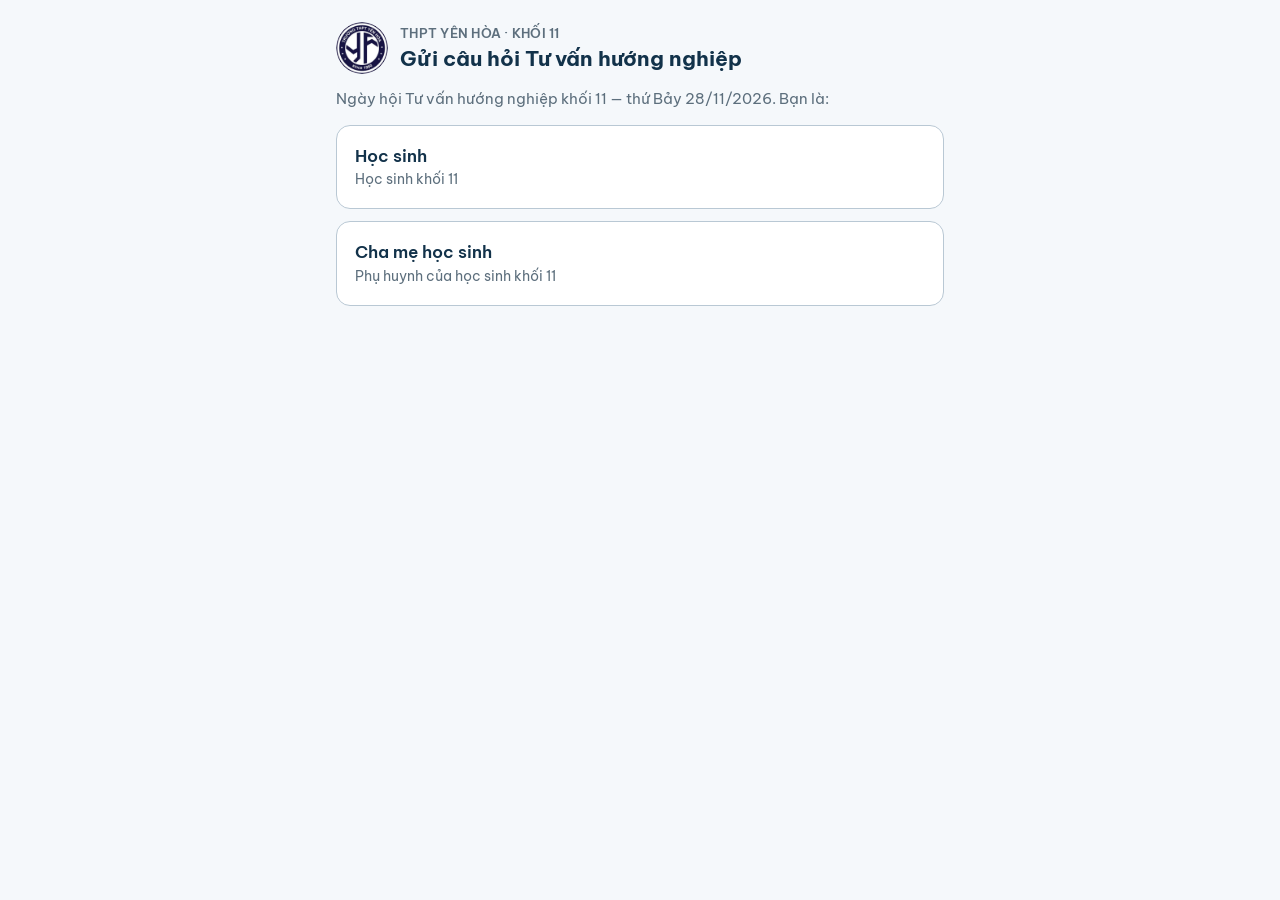
==== huong-nghiep/index.html @ 6eb3fdf3 "Trang gửi câu hỏi Tư vấn hướng nghiệp K11 (học sinh / cha mẹ học sinh): chọn đối tượng + lớp, gõ / n" ====
<!doctype html>
<html lang="vi">
<head>
<meta charset="utf-8">
<meta name="viewport" content="width=device-width,initial-scale=1">
<title>Tư vấn hướng nghiệp K11 · THPT Yên Hòa</title>
<meta name="theme-color" content="#1f5f8b">
<link rel="icon" href="../img/favicon.png">
<link href="https://fonts.googleapis.com/css2?family=Be+Vietnam+Pro:wght@400;600;700&display=swap" rel="stylesheet">
<link rel="stylesheet" href="hn.css?v=1">
</head>
<body>
<div class="wrap">
<header class="top"><img src="../img/logo-yenhoa.webp" alt="Logo THPT Yên Hòa">
<div><div class="sch">THPT Yên Hòa · Khối 11</div><h1>Gửi câu hỏi Tư vấn hướng nghiệp</h1></div></header>
<p class="intro">Ngày hội Tư vấn hướng nghiệp khối 11 — thứ Bảy 28/11/2026. Bạn là:</p>
<div class="choose">
<a href="hs/">Học sinh<span>Học sinh khối 11</span></a>
<a href="ph/">Cha mẹ học sinh<span>Phụ huynh của học sinh khối 11</span></a>
</div>
</div>
</body>
</html>
---- huong-nghiep/hn.css ----
/* Tư vấn hướng nghiệp K11 — trang gửi câu hỏi (16/11/2026) */
:root{
  --ink:#12324a; --pri:#1f5f8b; --pri2:#174a6d; --soft:#eaf3fa; --line:#d3dfe8; --fld:#b9c8d4;
  --mut:#5d6f7d; --bg:#f5f8fb; --card:#ffffff; --ok:#1d7a4c; --err:#b3261e; --rec:#c0392b;
  --font:'Be Vietnam Pro','Segoe UI',system-ui,-apple-system,Roboto,sans-serif;
}
*{box-sizing:border-box}
html,body{margin:0;background:var(--bg);color:var(--ink);font-family:var(--font);font-size:16px;line-height:1.5;-webkit-text-size-adjust:100%}
.wrap{max-width:640px;margin:0 auto;padding:16px 16px 40px}
header.top{display:flex;gap:12px;align-items:center;padding:6px 0 14px}
header.top img{width:52px;height:52px;border-radius:50%;flex:none}
header.top .sch{font-size:13px;font-weight:600;color:var(--mut);letter-spacing:.02em;text-transform:uppercase}
header.top h1{margin:2px 0 0;font-size:21px;line-height:1.25}
.intro{margin:0 0 14px;color:var(--mut);font-size:15px}
.card{background:var(--card);border:1px solid var(--line);border-radius:14px;padding:16px;margin:0 0 12px}
.card h2{margin:0 0 10px;font-size:16px;display:flex;gap:8px;align-items:baseline}
.card h2 .n{display:inline-flex;align-items:center;justify-content:center;width:24px;height:24px;border-radius:50%;background:var(--soft);color:var(--pri);font-size:13px;flex:none}
.card h2 small{font-weight:400;color:var(--mut);font-size:13px}
.vai{display:grid;grid-template-columns:1fr 1fr;gap:10px}
.vai button,.lop button,.cd button{font:inherit;color:inherit;cursor:pointer;background:#fff;border:1.5px solid var(--fld);border-radius:10px;-webkit-tap-highlight-color:transparent}
.vai button{padding:14px 10px;text-align:left;font-weight:600}
.vai button span{display:block;font-weight:400;font-size:13px;color:var(--mut)}
.vai button[aria-pressed=true],.lop button[aria-pressed=true],.cd button[aria-pressed=true]{border-color:var(--pri);background:var(--soft);color:var(--pri2);box-shadow:inset 0 0 0 1px var(--pri)}
.lopg{margin:0 0 6px;font-size:13px;color:var(--mut)}
.lop{display:grid;grid-template-columns:repeat(5,1fr);gap:8px;margin:0 0 12px}
.lop button{padding:11px 0;font-weight:600;font-size:15px}
.cd{display:flex;flex-wrap:wrap;gap:8px}
.cd button{padding:8px 12px;font-size:14px;border-radius:999px}
label.f{display:block;font-size:14px;color:var(--mut);margin:0 0 6px}
input[type=text],textarea{width:100%;font:inherit;color:inherit;background:#fff;border:1.5px solid var(--fld);border-radius:10px;padding:11px 12px;outline:none}
input[type=text]:focus,textarea:focus{border-color:var(--pri);box-shadow:0 0 0 3px rgba(31,95,139,.15)}
textarea{min-height:140px;resize:vertical}
.tools{display:flex;gap:8px;margin:10px 0 0;flex-wrap:wrap}
.btn{font:inherit;cursor:pointer;display:inline-flex;align-items:center;justify-content:center;gap:8px;border-radius:10px;padding:11px 16px;border:1.5px solid var(--fld);background:#fff;color:var(--ink);font-weight:600;-webkit-tap-highlight-color:transparent}
.btn svg{width:20px;height:20px;flex:none}
.btn.on{border-color:var(--rec);color:var(--rec);background:#fdf0ef}
.btn.pri{background:var(--pri);border-color:var(--pri);color:#fff;width:100%;padding:15px;font-size:17px}
.btn.pri:disabled{opacity:.6;cursor:default}
.btn.link{border:none;background:none;color:var(--pri);padding:6px 0;font-weight:600}
.hint{font-size:13px;color:var(--mut);margin:8px 0 0}
.hint.live{color:var(--rec)}
.dot{width:9px;height:9px;border-radius:50%;background:var(--rec);display:inline-block;animation:bl 1s infinite}
@keyframes bl{50%{opacity:.25}}
.audio{display:flex;align-items:center;gap:8px;margin:10px 0 0;flex-wrap:wrap}
.audio audio{flex:1 1 220px;max-width:100%;height:40px}
.err{color:var(--err);font-size:14px;margin:10px 0 0;min-height:0}
.hp{position:absolute;left:-5000px;width:1px;height:1px;overflow:hidden}
.done{text-align:center;padding:28px 16px}
.done .ic{width:56px;height:56px;border-radius:50%;background:#e6f4ec;color:var(--ok);display:inline-flex;align-items:center;justify-content:center}
.done .ic svg{width:30px;height:30px}
.done h2{display:block;font-size:20px;margin:12px 0 6px}
.done p{color:var(--mut);margin:0 0 18px}
.sum{font-size:14px;color:var(--mut);margin:0 0 12px}
.sum b{color:var(--ink)}
footer{font-size:12px;color:var(--mut);text-align:center;margin-top:18px}
.choose{display:grid;gap:12px}
.choose a{display:block;text-decoration:none;color:var(--ink);background:#fff;border:1.5px solid var(--fld);border-radius:14px;padding:18px;font-weight:600;font-size:17px}
.choose a span{display:block;font-weight:400;font-size:14px;color:var(--mut)}
@media (max-width:420px){ .lop{grid-template-columns:repeat(4,1fr)} header.top h1{font-size:19px} }
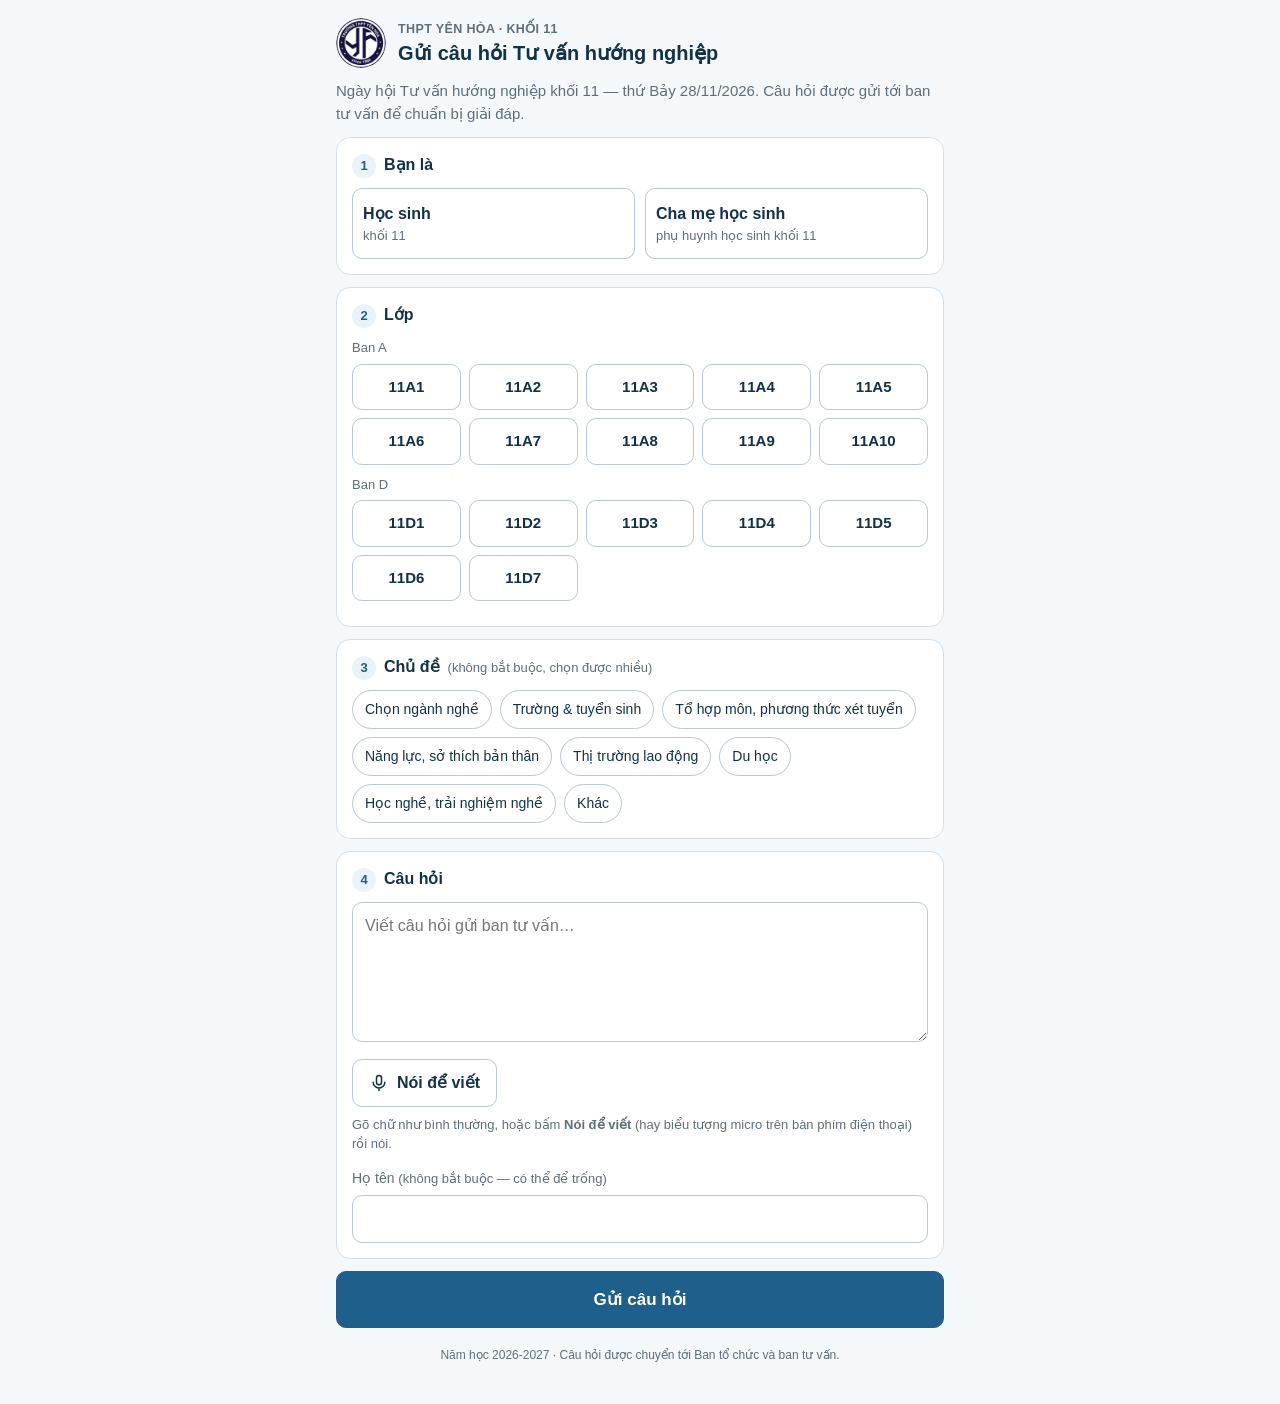
==== commit ccd4c627: "Hướng nghiệp K11 v4: 1 link chung, trang nhẹ (1 file, không phông ngoài), nói để viết bằng giọng nói" ====
--- a/huong-nghiep/index.html
+++ b/huong-nghiep/index.html
@@ -2,22 +2,265 @@
 <html lang="vi">
 <head>
 <meta charset="utf-8">
-<meta name="viewport" content="width=device-width,initial-scale=1">
-<title>Tư vấn hướng nghiệp K11 · THPT Yên Hòa</title>
+<meta name="viewport" content="width=device-width,initial-scale=1,viewport-fit=cover">
+<title>Gửi câu hỏi Tư vấn hướng nghiệp · Khối 11 · THPT Yên Hòa</title>
+<meta name="description" content="Học sinh và cha mẹ học sinh khối 11 THPT Yên Hòa gửi câu hỏi cho ban Tư vấn hướng nghiệp.">
 <meta name="theme-color" content="#1f5f8b">
 <link rel="icon" href="../img/favicon.png">
-<link href="https://fonts.googleapis.com/css2?family=Be+Vietnam+Pro:wght@400;600;700&display=swap" rel="stylesheet">
-<link rel="stylesheet" href="hn.css?v=1">
+<link rel="apple-touch-icon" href="../img/logo-180.png">
+<link rel="preconnect" href="https://script.google.com">
+<link rel="preconnect" href="https://script.googleusercontent.com">
+<!-- Tư vấn hướng nghiệp K11 (16/11/2026, v4): 1 trang, không thư viện / phông ngoài để mở nhanh.
+     Gửi tới yenhoa-backend ▸ hanh-kiem-11d3 ▸ HuongNghiep.gs (hnGui). Nói để viết = nhận giọng nói của chính trình duyệt / bàn phím điện thoại. -->
+<style>
+:root{--ink:#12324a;--pri:#1f5f8b;--pri2:#174a6d;--soft:#eaf3fa;--line:#d3dfe8;--fld:#b9c8d4;--mut:#5d6f7d;--bg:#f5f8fb;--ok:#1d7a4c;--err:#b3261e;--rec:#c0392b}
+*{box-sizing:border-box}
+html,body{margin:0;background:var(--bg);color:var(--ink);font-family:-apple-system,BlinkMacSystemFont,'Segoe UI',Roboto,'Helvetica Neue',Arial,sans-serif;font-size:16px;line-height:1.5;-webkit-text-size-adjust:100%}
+.wrap{max-width:640px;margin:0 auto;padding:14px 16px 40px}
+.top{display:flex;gap:12px;align-items:center;padding:4px 0 12px}
+.top img{width:50px;height:50px;border-radius:50%;flex:none}
+.sch{font-size:12.5px;font-weight:600;color:var(--mut);letter-spacing:.03em;text-transform:uppercase}
+h1{margin:2px 0 0;font-size:20px;line-height:1.25}
+.intro{margin:0 0 12px;color:var(--mut);font-size:15px}
+.card{background:#fff;border:1px solid var(--line);border-radius:14px;padding:15px;margin:0 0 12px}
+.card.bad{border-color:var(--err);box-shadow:0 0 0 2px rgba(179,38,30,.15)}
+h2{margin:0 0 10px;font-size:16px;display:flex;gap:8px;align-items:baseline;flex-wrap:wrap}
+h2 .n{display:inline-flex;align-items:center;justify-content:center;width:24px;height:24px;border-radius:50%;background:var(--soft);color:var(--pri);font-size:13px;flex:none}
+h2 small,.f small{font-weight:400;color:var(--mut);font-size:13px}
+button{font:inherit;color:inherit;cursor:pointer;-webkit-tap-highlight-color:transparent}
+.opt{background:#fff;border:1.5px solid var(--fld);border-radius:10px}
+.opt[aria-pressed=true]{border-color:var(--pri);background:var(--soft);color:var(--pri2);box-shadow:inset 0 0 0 1px var(--pri)}
+.vai{display:grid;grid-template-columns:1fr 1fr;gap:10px}
+.vai .opt{padding:13px 10px;text-align:left;font-weight:600}
+.vai .opt span{display:block;font-weight:400;font-size:13px;color:var(--mut)}
+.lopg{margin:0 0 6px;font-size:13px;color:var(--mut)}
+.lop{display:grid;grid-template-columns:repeat(5,1fr);gap:8px;margin:0 0 10px}
+.lop .opt{padding:11px 0;font-weight:600;font-size:15px}
+.cd{display:flex;flex-wrap:wrap;gap:8px}
+.cd .opt{padding:8px 12px;font-size:14px;border-radius:999px}
+.f{display:block;font-size:14px;color:var(--mut);margin:0 0 6px}
+input[type=text],textarea{width:100%;font:inherit;color:inherit;background:#fff;border:1.5px solid var(--fld);border-radius:10px;padding:11px 12px;outline:none;-webkit-appearance:none}
+input[type=text]:focus,textarea:focus{border-color:var(--pri);box-shadow:0 0 0 3px rgba(31,95,139,.15)}
+textarea{min-height:140px;resize:vertical}
+.btn{display:inline-flex;align-items:center;justify-content:center;gap:8px;border-radius:10px;padding:11px 16px;border:1.5px solid var(--fld);background:#fff;font-weight:600}
+.btn svg{width:20px;height:20px;flex:none}
+.btn.on{border-color:var(--rec);color:var(--rec);background:#fdf0ef}
+.btn.pri{background:var(--pri);border-color:var(--pri);color:#fff;width:100%;padding:15px;font-size:17px}
+.btn.ghost{background:#fff;color:var(--ink);width:100%;padding:14px}
+.row{display:flex;gap:10px;align-items:center;margin:10px 0 0;flex-wrap:wrap}
+.hint{font-size:13px;color:var(--mut);margin:8px 0 0}
+.hint.live{color:var(--rec)}
+.dot{width:9px;height:9px;border-radius:50%;background:var(--rec);display:inline-block;margin-right:4px;animation:bl 1s infinite}
+@keyframes bl{50%{opacity:.25}}
+.err{color:var(--err);font-size:14px;margin:10px 0 0}
+.hp{position:absolute;left:-5000px;width:1px;height:1px;overflow:hidden}
+.ov{position:fixed;inset:0;background:rgba(18,50,74,.45);display:flex;align-items:flex-end;justify-content:center;z-index:9;padding:0}
+.sheet{background:#fff;width:100%;max-width:640px;border-radius:16px 16px 0 0;padding:18px 16px calc(16px + env(safe-area-inset-bottom));max-height:88vh;overflow:auto}
+@media (min-width:700px){.ov{align-items:center}.sheet{border-radius:16px}}
+.sheet h3{margin:0 0 10px;font-size:18px}
+.cf{margin:0 0 10px;font-size:16px}
+.cf b{color:var(--pri2)}
+.q{background:var(--soft);border-radius:10px;padding:10px 12px;white-space:pre-wrap;word-wrap:break-word;margin:4px 0 10px}
+.sheet .btn{margin-top:8px}
+.done{text-align:center;padding:26px 16px}
+.done .ic{width:56px;height:56px;border-radius:50%;background:#e6f4ec;color:var(--ok);display:inline-flex;align-items:center;justify-content:center}
+.done .ic svg{width:30px;height:30px}
+.done h2{display:block;font-size:20px;margin:12px 0 6px}
+.done p{color:var(--mut);margin:0 0 14px}
+.st{font-size:13px;color:var(--mut);margin:0 0 14px}
+.st.ok{color:var(--ok)}
+footer{font-size:12px;color:var(--mut);text-align:center;margin-top:18px}
+@media (max-width:420px){.lop{grid-template-columns:repeat(4,1fr)}h1{font-size:19px}}
+</style>
 </head>
 <body>
 <div class="wrap">
-<header class="top"><img src="../img/logo-yenhoa.webp" alt="Logo THPT Yên Hòa">
-<div><div class="sch">THPT Yên Hòa · Khối 11</div><h1>Gửi câu hỏi Tư vấn hướng nghiệp</h1></div></header>
-<p class="intro">Ngày hội Tư vấn hướng nghiệp khối 11 — thứ Bảy 28/11/2026. Bạn là:</p>
-<div class="choose">
-<a href="hs/">Học sinh<span>Học sinh khối 11</span></a>
-<a href="ph/">Cha mẹ học sinh<span>Phụ huynh của học sinh khối 11</span></a>
+  <div class="top"><img src="../img/logo-yenhoa.webp" width="50" height="50" alt="Logo THPT Yên Hòa">
+    <div><div class="sch">THPT Yên Hòa · Khối 11</div><h1>Gửi câu hỏi Tư vấn hướng nghiệp</h1></div></div>
+  <main id="app"><noscript>Hãy bật JavaScript để gửi câu hỏi.</noscript></main>
+  <footer>Năm học 2026-2027 · Câu hỏi được chuyển tới Ban tổ chức và ban tư vấn.</footer>
 </div>
-</div>
+<script>
+(function () {
+  'use strict';
+  var GAS = 'https://script.google.com/macros/s/AKfycbz1x-UG4_Rk3M3_APc-hJ0VHns2GfvPtR6T_F8nl4KlEHnNsiYGMbY0Vc4moiIRy8gO/exec';
+  var LOP_A = ['11A1','11A2','11A3','11A4','11A5','11A6','11A7','11A8','11A9','11A10'];
+  var LOP_D = ['11D1','11D2','11D3','11D4','11D5','11D6','11D7'];
+  var CHUDE = ['Chọn ngành nghề','Trường & tuyển sinh','Tổ hợp môn, phương thức xét tuyển','Năng lực, sở thích bản thân',
+               'Thị trường lao động','Du học','Học nghề, trải nghiệm nghề','Khác'];
+  var OB = 'hn_k11_outbox';
+  var MIC = '<svg viewBox="0 0 24 24" fill="none" stroke="currentColor" stroke-width="1.8" stroke-linecap="round" stroke-linejoin="round"><rect x="9" y="3" width="6" height="11" rx="3"/><path d="M5 11a7 7 0 0 0 14 0M12 18v3"/></svg>';
+  var STOP = '<svg viewBox="0 0 24 24" fill="currentColor"><rect x="7" y="7" width="10" height="10" rx="2"/></svg>';
+  var OK = '<svg viewBox="0 0 24 24" fill="none" stroke="currentColor" stroke-width="2.4" stroke-linecap="round" stroke-linejoin="round"><path d="M5 12.5l4.5 4.5L19 7.5"/></svg>';
+
+  var st = { vai: '', lop: '', chude: [], hoi: '', ten: '', cach: '' };   // không nhớ lớp / đối tượng từ lần trước
+  var app = document.getElementById('app');
+  function $(s) { return document.querySelector(s); }
+  function esc(s) { return String(s == null ? '' : s).replace(/[&<>"]/g, function (c) { return { '&': '&amp;', '<': '&lt;', '>': '&gt;', '"': '&quot;' }[c]; }); }
+  function ph() { return st.vai === 'ph'; }
+
+  function form() {
+    var lb = function (l) { return '<button type="button" class="opt" data-lop="' + l + '" aria-pressed="' + (st.lop === l) + '">' + l + '</button>'; };
+    app.innerHTML =
+      '<p class="intro">Ngày hội Tư vấn hướng nghiệp khối 11 — thứ Bảy 28/11/2026. Câu hỏi được gửi tới ban tư vấn để chuẩn bị giải đáp.</p>' +
+      '<section class="card" id="cVai"><h2><span class="n">1</span>Bạn là</h2><div class="vai">' +
+        '<button type="button" class="opt" data-vai="hs" aria-pressed="' + (st.vai === 'hs') + '">Học sinh<span>khối 11</span></button>' +
+        '<button type="button" class="opt" data-vai="ph" aria-pressed="' + (st.vai === 'ph') + '">Cha mẹ học sinh<span>phụ huynh học sinh khối 11</span></button>' +
+      '</div></section>' +
+      '<section class="card" id="cLop"><h2><span class="n">2</span>Lớp <small id="lopNote">' + (ph() ? '(lớp của con)' : '') + '</small></h2>' +
+        '<div class="lopg">Ban A</div><div class="lop">' + LOP_A.map(lb).join('') + '</div>' +
+        '<div class="lopg">Ban D</div><div class="lop">' + LOP_D.map(lb).join('') + '</div></section>' +
+      '<section class="card"><h2><span class="n">3</span>Chủ đề <small>(không bắt buộc, chọn được nhiều)</small></h2><div class="cd">' +
+        CHUDE.map(function (c) { return '<button type="button" class="opt" data-cd="' + esc(c) + '" aria-pressed="' + (st.chude.indexOf(c) >= 0) + '">' + esc(c) + '</button>'; }).join('') +
+      '</div></section>' +
+      '<section class="card" id="cHoi"><h2><span class="n">4</span>Câu hỏi</h2>' +
+        '<textarea id="hoi" maxlength="3000" placeholder="Viết câu hỏi gửi ban tư vấn…">' + esc(st.hoi) + '</textarea>' +
+        '<div class="row"><button type="button" class="btn" id="bNoi">' + MIC + '<span>Nói để viết</span></button></div>' +
+        '<div class="hint" id="hNoi">Gõ chữ như bình thường, hoặc bấm <b>Nói để viết</b> (hay biểu tượng micro trên bàn phím điện thoại) rồi nói.</div>' +
+        '<label class="f" for="ten" style="margin-top:14px">Họ tên <small>(không bắt buộc — có thể để trống)</small></label>' +
+        '<input type="text" id="ten" maxlength="80" autocomplete="name" value="' + esc(st.ten) + '">' +
+        '<div class="hp" aria-hidden="true"><input type="text" id="web" tabindex="-1" autocomplete="off"></div>' +
+      '</section>' +
+      '<button type="button" class="btn pri" id="bGui">Gửi câu hỏi</button><div class="err" id="err" role="alert"></div>';
+    wire();
+  }
+
+  function wire() {
+    app.querySelectorAll('[data-vai]').forEach(function (b) { b.onclick = function () {
+      st.vai = b.getAttribute('data-vai');
+      app.querySelectorAll('[data-vai]').forEach(function (x) { x.setAttribute('aria-pressed', String(x === b)); });
+      $('#lopNote').textContent = ph() ? '(lớp của con)' : ''; $('#cVai').classList.remove('bad'); $('#err').textContent = '';
+    }; });
+    app.querySelectorAll('[data-lop]').forEach(function (b) { b.onclick = function () {
+      st.lop = b.getAttribute('data-lop');
+      app.querySelectorAll('[data-lop]').forEach(function (x) { x.setAttribute('aria-pressed', String(x === b)); });
+      $('#cLop').classList.remove('bad'); $('#err').textContent = '';
+    }; });
+    app.querySelectorAll('[data-cd]').forEach(function (b) { b.onclick = function () {
+      var c = b.getAttribute('data-cd'), i = st.chude.indexOf(c);
+      if (i >= 0) st.chude.splice(i, 1); else st.chude.push(c);
+      b.setAttribute('aria-pressed', String(i < 0));
+    }; });
+    $('#hoi').oninput = function () { st.hoi = this.value; if (!st.cach) st.cach = 'go'; $('#cHoi').classList.remove('bad'); };
+    $('#ten').oninput = function () { st.ten = this.value; };
+    $('#bNoi').onclick = noi;
+    $('#bGui').onclick = kiem;
+  }
+
+  /* ---------- Nói để viết: nhận giọng nói ngay trên điện thoại (không qua máy chủ) ---------- */
+  var SR = window.SpeechRecognition || window.webkitSpeechRecognition, rec = null;
+  function hint(h, live) { var x = $('#hNoi'); x.innerHTML = h; x.classList.toggle('live', !!live); }
+  function btnNoi(on) { $('#bNoi').classList.toggle('on', on); $('#bNoi').innerHTML = (on ? STOP : MIC) + '<span>' + (on ? 'Dừng nói' : 'Nói để viết') + '</span>'; }
+  var KB = 'Hãy bấm <b>biểu tượng micro trên bàn phím</b> điện thoại (cạnh phím cách) rồi nói — chữ sẽ hiện vào ô.';
+  function noi() {
+    if (rec) { rec.stop(); return; }
+    var ta = $('#hoi');
+    if (!SR) { ta.focus(); hint(KB, false); return; }
+    var base = ta.value.replace(/\s+$/, ''), fin = '';
+    if (base) base += ' ';
+    try { rec = new SR(); } catch (e) { rec = null; ta.focus(); hint(KB, false); return; }
+    rec.lang = 'vi-VN'; rec.continuous = true; rec.interimResults = true;
+    rec.onresult = function (ev) {
+      var tmp = '';
+      for (var i = ev.resultIndex; i < ev.results.length; i++) {
+        if (ev.results[i].isFinal) fin += ev.results[i][0].transcript.trim() + ' ';
+        else tmp += ev.results[i][0].transcript;
+      }
+      ta.value = base + fin + tmp; st.hoi = ta.value; st.cach = base ? 'gonoi' : 'noi'; $('#cHoi').classList.remove('bad');
+    };
+    rec.onerror = function (ev) {
+      if (ev.error === 'not-allowed' || ev.error === 'service-not-allowed' || ev.error === 'audio-capture') { ta.focus(); hint('Chưa dùng được micro cho trang này. ' + KB, false); }
+      else if (ev.error === 'no-speech') hint('Chưa nghe thấy tiếng — bấm <b>Nói để viết</b> và nói lại nhé.', false);
+      else if (ev.error === 'network') hint('Mạng yếu nên chưa nhận được giọng nói. ' + KB, false);
+    };
+    rec.onend = function () {
+      rec = null; btnNoi(false);
+      ta.value = ta.value.replace(/\s+$/, ''); st.hoi = ta.value;
+      if ($('#hNoi').classList.contains('live')) hint('Đã dừng. Đọc lại và sửa chữ nếu cần; bấm <b>Nói để viết</b> để nói tiếp.', false);
+    };
+    try { rec.start(); } catch (e) { rec = null; ta.focus(); hint(KB, false); return; }
+    btnNoi(true); hint('<span class="dot"></span>Đang nghe… nói xong bấm <b>Dừng nói</b>.', true);
+  }
+
+  /* ---------- Kiểm tra ⇒ xác nhận ⇒ gửi ---------- */
+  function bad(id, msg) {
+    var c = $(id); c.classList.add('bad'); $('#err').textContent = msg;
+    c.scrollIntoView({ behavior: 'smooth', block: 'center' });
+  }
+  function kiem() {
+    if (rec) rec.stop();
+    st.hoi = $('#hoi').value.trim(); st.ten = $('#ten').value.trim();
+    if (!st.vai) return bad('#cVai', 'Hãy chọn: Học sinh hoặc Cha mẹ học sinh.');
+    if (!st.lop) return bad('#cLop', 'Hãy chọn lớp.');
+    if (st.hoi.length < 3) return bad('#cHoi', 'Hãy viết hoặc nói câu hỏi.');
+    var x = ph() ? 'bác' : 'em';
+    var ov = document.createElement('div'); ov.className = 'ov';
+    ov.innerHTML = '<div class="sheet" role="dialog" aria-modal="true"><h3>Xác nhận trước khi gửi</h3>' +
+      '<p class="cf">' + (ph() ? 'Bác là <b>phụ huynh của học sinh lớp ' + st.lop + '</b>.' : 'Em là <b>học sinh lớp ' + st.lop + '</b>.') + '</p>' +
+      '<div class="cf">Câu hỏi ' + x + ' dành cho ban tư vấn hướng nghiệp:</div><div class="q">' + esc(st.hoi) + '</div>' +
+      '<p class="cf">Chủ đề tập trung vào: <b>' + (st.chude.length ? esc(st.chude.join(', ')) : '(không chọn)') + '</b></p>' +
+      (st.ten ? '<p class="cf">Họ tên: <b>' + esc(st.ten) + '</b></p>' : '') +
+      '<button type="button" class="btn pri" id="ok">Đúng, gửi câu hỏi</button>' +
+      '<button type="button" class="btn ghost" id="sua">Sửa lại</button></div>';
+    document.body.appendChild(ov);
+    var close = function () { ov.remove(); };
+    ov.onclick = function (e) { if (e.target === ov) close(); };
+    ov.querySelector('#sua').onclick = close;
+    ov.querySelector('#ok').onclick = function () { close(); gui(); };
+  }
+
+  /* gửi ngay trên giao diện; lệnh ghi chạy nền, lưu tạm trên máy nếu mạng yếu (máy chủ chống trùng theo rid) */
+  function obGet() { try { return JSON.parse(localStorage.getItem(OB) || '[]'); } catch (e) { return []; } }
+  function obSet(a) { try { localStorage.setItem(OB, JSON.stringify(a)); } catch (e) {} }
+  function gui() {
+    var p = { vai: st.vai, lop: st.lop, ten: st.ten, chude: st.chude.slice(), hoi: st.hoi, cach: st.cach || 'go',
+              web: $('#web').value, rid: Date.now().toString(36) + Math.random().toString(36).slice(2, 8) };
+    var a = obGet(); a.push(p); obSet(a);
+    done(p);
+    flush();
+  }
+  var running = false, tries = 0;
+  function flush() {
+    if (running) return;
+    var a = obGet(); if (!a.length) return;
+    running = true;
+    var p = a[0];
+    fetch(GAS, { method: 'POST', redirect: 'follow', keepalive: JSON.stringify(p).length < 60000,
+                 headers: { 'Content-Type': 'text/plain;charset=utf-8' }, body: JSON.stringify({ action: 'hnGui', payload: p }) })
+      .then(function (r) { return r.json(); })
+      .then(function (j) {
+        running = false;
+        if (j && j.ok) {
+          tries = 0; obSet(obGet().filter(function (x) { return x.rid !== p.rid; })); status(p.rid, 'ok'); flush();
+        } else {                                                        // lỗi dữ liệu (hiếm) ⇒ bỏ, báo người gửi
+          obSet(obGet().filter(function (x) { return x.rid !== p.rid; })); status(p.rid, 'bad', (j && j.error) || '');
+        }
+      })
+      .catch(function () { running = false; tries++; status(p.rid, 'wait'); setTimeout(flush, Math.min(30000, 2000 * tries)); });
+  }
+  function status(rid, s, msg) {
+    var el = document.querySelector('[data-rid="' + rid + '"]'); if (!el) return;
+    el.className = 'st' + (s === 'ok' ? ' ok' : '');
+    el.textContent = s === 'ok' ? '✓ Đã lưu vào danh sách câu hỏi.' : s === 'wait' ? 'Mạng yếu — câu hỏi được giữ trên máy và tự gửi lại khi có mạng (đừng xoá dữ liệu trình duyệt).'
+      : 'Chưa lưu được: ' + msg + ' Hãy bấm "Gửi thêm câu hỏi" và gửi lại.';
+  }
+  function done(p) {
+    var x = ph() ? 'bác' : 'em';
+    app.innerHTML = '<section class="card done"><div class="ic">' + OK + '</div><h2>Đã gửi câu hỏi</h2>' +
+      '<p>Cảm ơn ' + x + ' (' + (ph() ? 'phụ huynh học sinh' : 'học sinh') + ' lớp ' + p.lop + '). Ban tư vấn sẽ tổng hợp và giải đáp trong Ngày hội Tư vấn hướng nghiệp 28/11/2026.</p>' +
+      '<div class="st" data-rid="' + p.rid + '">Đang lưu…</div>' +
+      '<button type="button" class="btn pri" id="bThem">Gửi thêm câu hỏi khác</button></section>';
+    $('#bThem').onclick = function () { st.hoi = ''; st.chude = []; st.cach = ''; form(); window.scrollTo(0, 0); };
+    window.scrollTo(0, 0);
+  }
+
+  form();
+  window.addEventListener('online', flush);
+  setTimeout(function () {
+    flush();                                                            // câu hỏi còn kẹt từ lần trước
+    try { fetch(GAS + '?action=ping', { mode: 'no-cors' }); } catch (e) {}   // đánh thức máy chủ trước khi gửi
+  }, 600);
+})();
+</script>
 </body>
 </html>
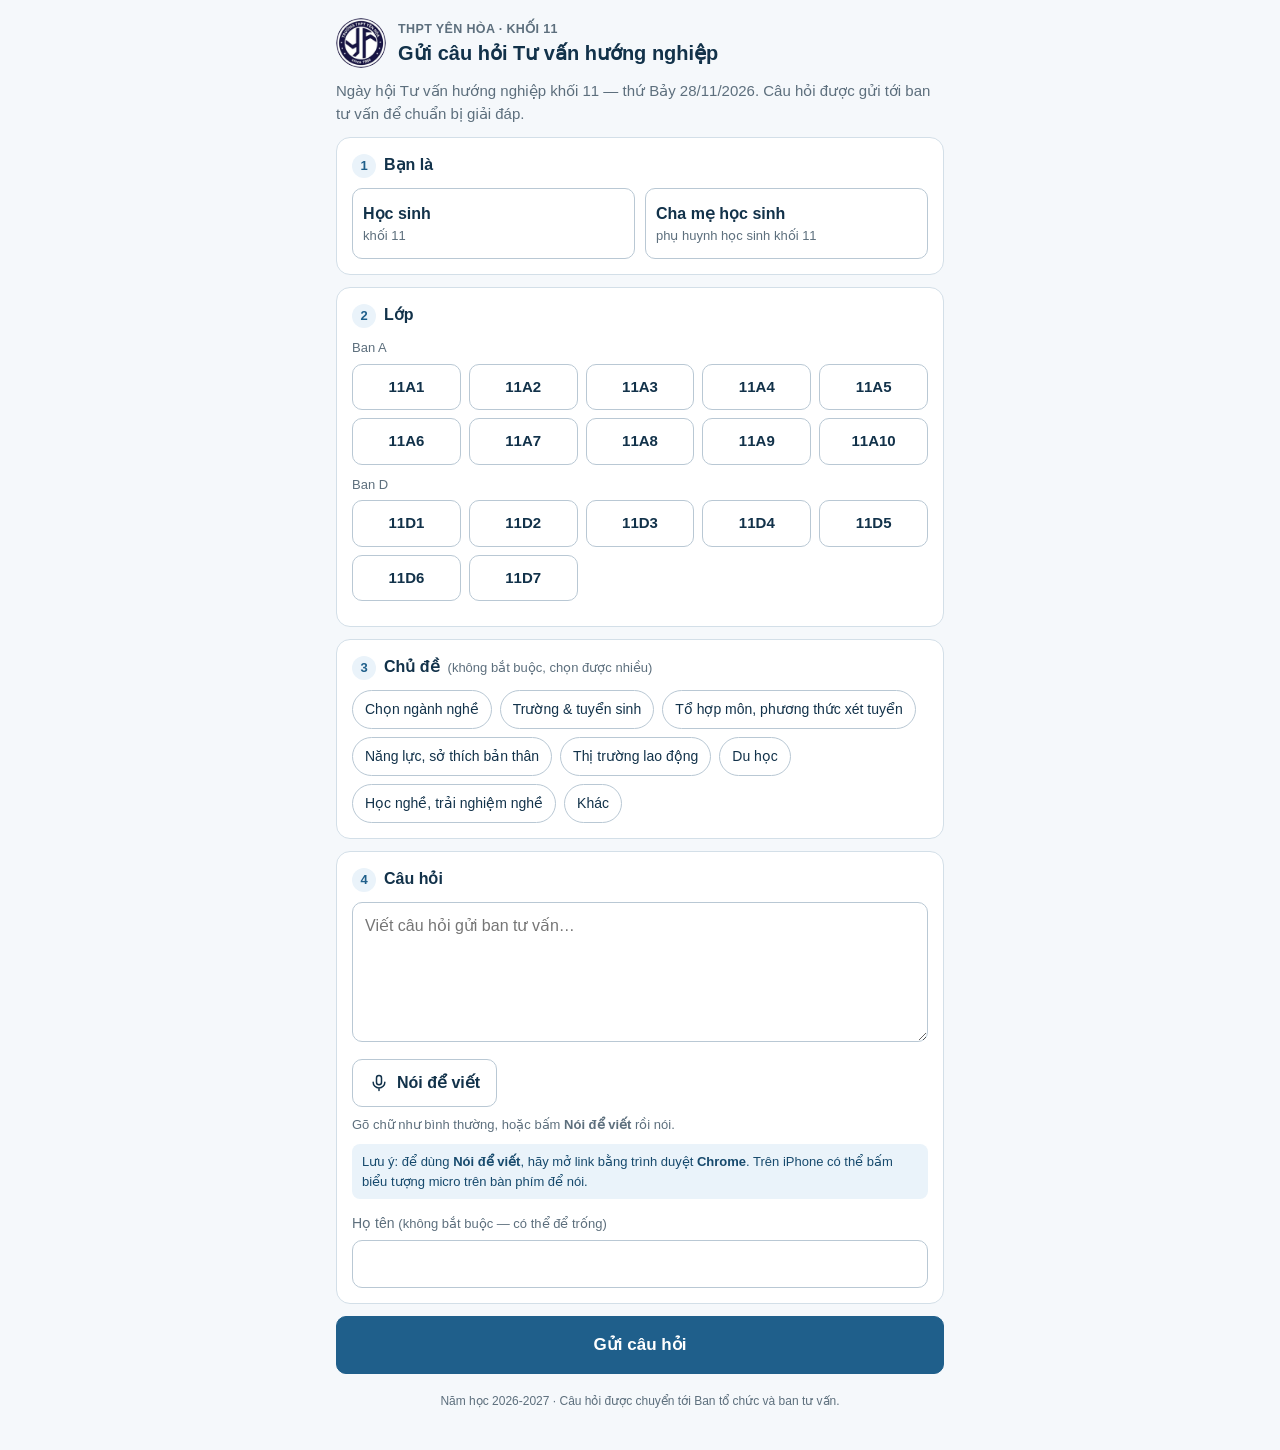
==== commit c0d5ab9e: "Hướng nghiệp K11: ghi chú mở bằng Chrome để nói để viết; báo đủ mọi mục bắt buộc còn thiếu trước khi" ====
--- a/huong-nghiep/index.html
+++ b/huong-nghiep/index.html
@@ -53,6 +53,9 @@
 .dot{width:9px;height:9px;border-radius:50%;background:var(--rec);display:inline-block;margin-right:4px;animation:bl 1s infinite}
 @keyframes bl{50%{opacity:.25}}
 .err{color:var(--err);font-size:14px;margin:10px 0 0}
+.need{display:none;color:var(--err);font-size:13.5px;font-weight:600;margin:8px 0 0}
+.card.bad .need{display:block}
+.chrome{font-size:13px;color:var(--pri2);background:var(--soft);border-radius:8px;padding:8px 10px;margin:10px 0 0}
 .hp{position:absolute;left:-5000px;width:1px;height:1px;overflow:hidden}
 .ov{position:fixed;inset:0;background:rgba(18,50,74,.45);display:flex;align-items:flex-end;justify-content:center;z-index:9;padding:0}
 .sheet{background:#fff;width:100%;max-width:640px;border-radius:16px 16px 0 0;padding:18px 16px calc(16px + env(safe-area-inset-bottom));max-height:88vh;overflow:auto}
@@ -106,17 +109,19 @@
       '<section class="card" id="cVai"><h2><span class="n">1</span>Bạn là</h2><div class="vai">' +
         '<button type="button" class="opt" data-vai="hs" aria-pressed="' + (st.vai === 'hs') + '">Học sinh<span>khối 11</span></button>' +
         '<button type="button" class="opt" data-vai="ph" aria-pressed="' + (st.vai === 'ph') + '">Cha mẹ học sinh<span>phụ huynh học sinh khối 11</span></button>' +
-      '</div></section>' +
+      '</div><div class="need">Bắt buộc: hãy chọn Học sinh hoặc Cha mẹ học sinh.</div></section>' +
       '<section class="card" id="cLop"><h2><span class="n">2</span>Lớp <small id="lopNote">' + (ph() ? '(lớp của con)' : '') + '</small></h2>' +
         '<div class="lopg">Ban A</div><div class="lop">' + LOP_A.map(lb).join('') + '</div>' +
-        '<div class="lopg">Ban D</div><div class="lop">' + LOP_D.map(lb).join('') + '</div></section>' +
+        '<div class="lopg">Ban D</div><div class="lop">' + LOP_D.map(lb).join('') + '</div><div class="need">Bắt buộc: hãy chọn lớp.</div></section>' +
       '<section class="card"><h2><span class="n">3</span>Chủ đề <small>(không bắt buộc, chọn được nhiều)</small></h2><div class="cd">' +
         CHUDE.map(function (c) { return '<button type="button" class="opt" data-cd="' + esc(c) + '" aria-pressed="' + (st.chude.indexOf(c) >= 0) + '">' + esc(c) + '</button>'; }).join('') +
       '</div></section>' +
       '<section class="card" id="cHoi"><h2><span class="n">4</span>Câu hỏi</h2>' +
         '<textarea id="hoi" maxlength="3000" placeholder="Viết câu hỏi gửi ban tư vấn…">' + esc(st.hoi) + '</textarea>' +
         '<div class="row"><button type="button" class="btn" id="bNoi">' + MIC + '<span>Nói để viết</span></button></div>' +
-        '<div class="hint" id="hNoi">Gõ chữ như bình thường, hoặc bấm <b>Nói để viết</b> (hay biểu tượng micro trên bàn phím điện thoại) rồi nói.</div>' +
+        '<div class="need">Bắt buộc: hãy viết hoặc nói câu hỏi.</div>' +
+        '<div class="hint" id="hNoi">Gõ chữ như bình thường, hoặc bấm <b>Nói để viết</b> rồi nói.</div>' +
+        '<div class="chrome">Lưu ý: để dùng <b>Nói để viết</b>, hãy mở link bằng trình duyệt <b>Chrome</b>. Trên iPhone có thể bấm biểu tượng micro trên bàn phím để nói.</div>' +
         '<label class="f" for="ten" style="margin-top:14px">Họ tên <small>(không bắt buộc — có thể để trống)</small></label>' +
         '<input type="text" id="ten" maxlength="80" autocomplete="name" value="' + esc(st.ten) + '">' +
         '<div class="hp" aria-hidden="true"><input type="text" id="web" tabindex="-1" autocomplete="off"></div>' +
@@ -183,16 +188,19 @@
   }
 
   /* ---------- Kiểm tra ⇒ xác nhận ⇒ gửi ---------- */
-  function bad(id, msg) {
-    var c = $(id); c.classList.add('bad'); $('#err').textContent = msg;
-    c.scrollIntoView({ behavior: 'smooth', block: 'center' });
-  }
   function kiem() {
     if (rec) rec.stop();
     st.hoi = $('#hoi').value.trim(); st.ten = $('#ten').value.trim();
-    if (!st.vai) return bad('#cVai', 'Hãy chọn: Học sinh hoặc Cha mẹ học sinh.');
-    if (!st.lop) return bad('#cLop', 'Hãy chọn lớp.');
-    if (st.hoi.length < 3) return bad('#cHoi', 'Hãy viết hoặc nói câu hỏi.');
+    var miss = [];
+    [['#cVai', !st.vai, 'Bạn là'], ['#cLop', !st.lop, 'Lớp'], ['#cHoi', st.hoi.length < 3, 'Câu hỏi']].forEach(function (c) {
+      $(c[0]).classList.toggle('bad', c[1]); if (c[1]) miss.push(c);
+    });
+    if (miss.length) {
+      $('#err').textContent = 'Còn thiếu: ' + miss.map(function (c) { return c[2]; }).join(', ') + ' — hãy điền đủ trước khi gửi.';
+      $(miss[0][0]).scrollIntoView({ behavior: 'smooth', block: 'center' });
+      return;
+    }
+    $('#err').textContent = '';
     var x = ph() ? 'bác' : 'em';
     var ov = document.createElement('div'); ov.className = 'ov';
     ov.innerHTML = '<div class="sheet" role="dialog" aria-modal="true"><h3>Xác nhận trước khi gửi</h3>' +
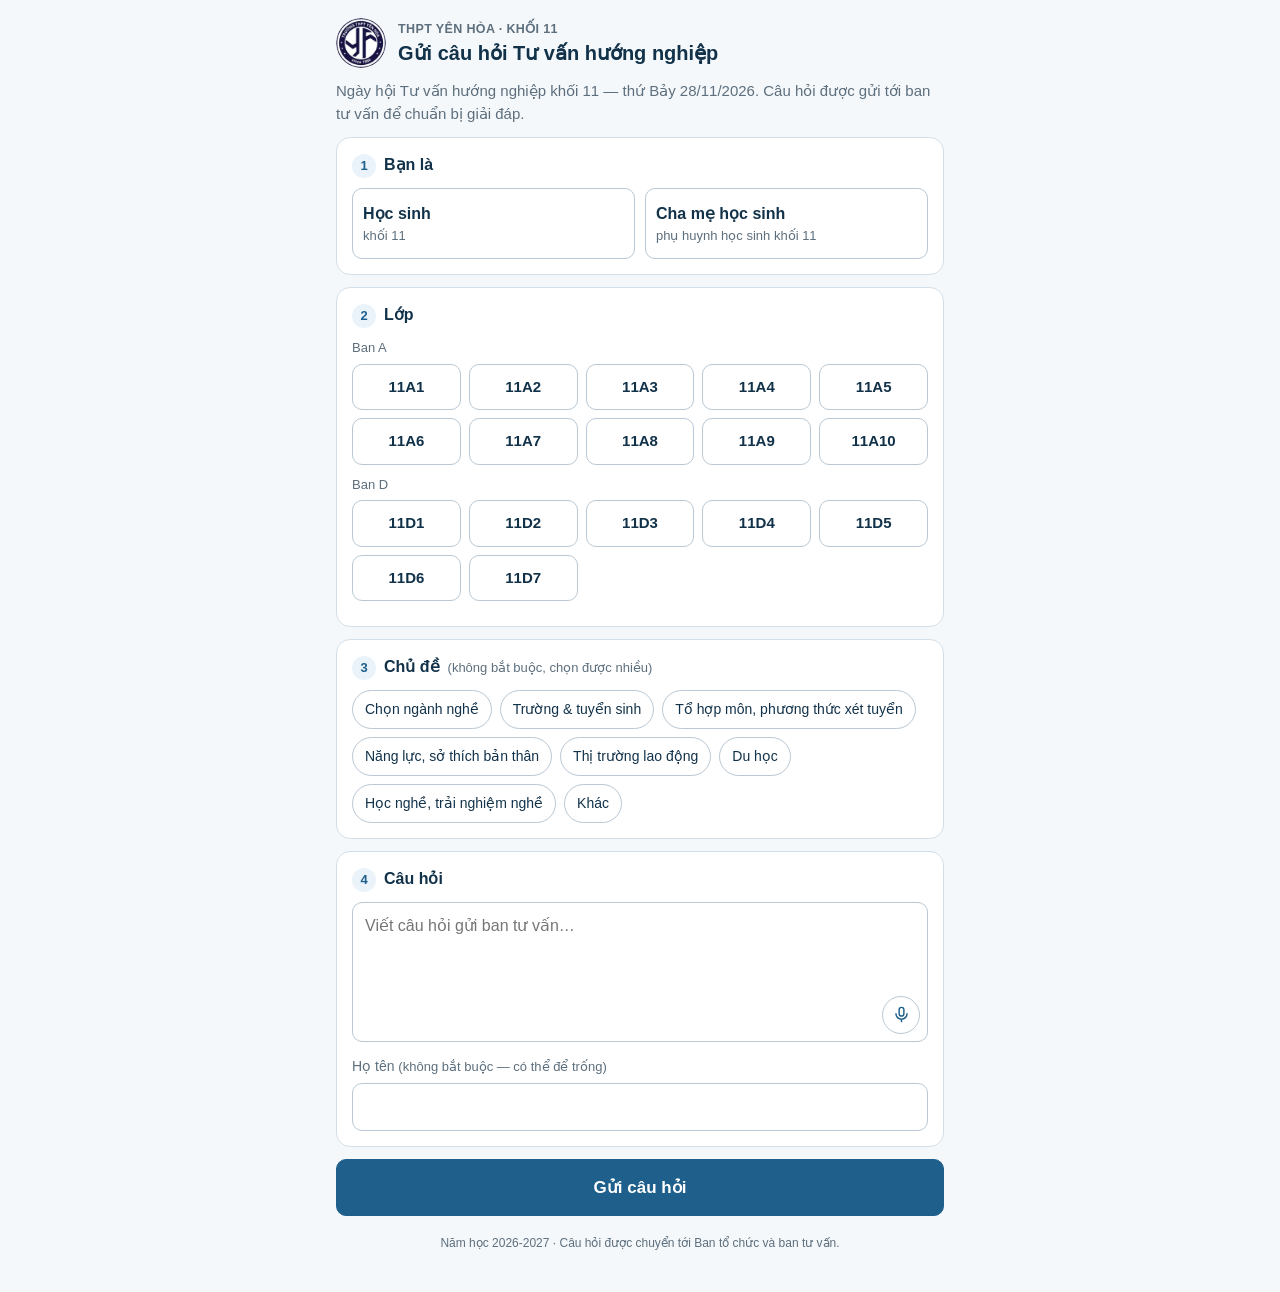
==== commit 34290490: "Hướng nghiệp K11 (gửi câu hỏi + phiếu thu hoạch): micro dạng biểu tượng trong góc ô viết (đang nghe " ====
--- a/huong-nghiep/index.html
+++ b/huong-nghiep/index.html
@@ -74,6 +74,13 @@
 .st.ok{color:var(--ok)}
 footer{font-size:12px;color:var(--mut);text-align:center;margin-top:18px}
 @media (max-width:420px){.lop{grid-template-columns:repeat(4,1fr)}h1{font-size:19px}}
+.taw{position:relative}
+.taw textarea{padding-right:52px;display:block;resize:none}
+.micb{position:absolute;right:8px;bottom:8px;width:38px;height:38px;border-radius:50%;border:1.5px solid var(--fld);background:#fff;color:var(--pri);display:flex;align-items:center;justify-content:center;padding:0}
+.micb svg{width:19px;height:19px}
+.micb.on{background:var(--rec);border-color:var(--rec);color:#fff;animation:pu 1.3s infinite}
+@keyframes pu{0%{box-shadow:0 0 0 0 rgba(192,57,43,.45)}70%{box-shadow:0 0 0 10px rgba(192,57,43,0)}100%{box-shadow:0 0 0 0 rgba(192,57,43,0)}}
+.hint:empty{display:none}
 </style>
 </head>
 <body>
@@ -117,11 +124,10 @@
         CHUDE.map(function (c) { return '<button type="button" class="opt" data-cd="' + esc(c) + '" aria-pressed="' + (st.chude.indexOf(c) >= 0) + '">' + esc(c) + '</button>'; }).join('') +
       '</div></section>' +
       '<section class="card" id="cHoi"><h2><span class="n">4</span>Câu hỏi</h2>' +
-        '<textarea id="hoi" maxlength="3000" placeholder="Viết câu hỏi gửi ban tư vấn…">' + esc(st.hoi) + '</textarea>' +
-        '<div class="row"><button type="button" class="btn" id="bNoi">' + MIC + '<span>Nói để viết</span></button></div>' +
+        '<div class="taw"><textarea id="hoi" maxlength="3000" placeholder="Viết câu hỏi gửi ban tư vấn…">' + esc(st.hoi) + '</textarea>' +
+          '<button type="button" class="micb" id="bNoi" aria-label="Nói để nhập chữ" title="Nói để nhập chữ">' + MIC + '</button></div>' +
         '<div class="need">Bắt buộc: hãy viết hoặc nói câu hỏi.</div>' +
-        '<div class="hint" id="hNoi">Gõ chữ như bình thường, hoặc bấm <b>Nói để viết</b> rồi nói.</div>' +
-        '<div class="chrome">Lưu ý: để dùng <b>Nói để viết</b>, hãy mở link bằng trình duyệt <b>Chrome</b>. Trên iPhone có thể bấm biểu tượng micro trên bàn phím để nói.</div>' +
+        '<div class="hint" id="hNoi"></div>' +
         '<label class="f" for="ten" style="margin-top:14px">Họ tên <small>(không bắt buộc — có thể để trống)</small></label>' +
         '<input type="text" id="ten" maxlength="80" autocomplete="name" value="' + esc(st.ten) + '">' +
         '<div class="hp" aria-hidden="true"><input type="text" id="web" tabindex="-1" autocomplete="off"></div>' +
@@ -155,8 +161,8 @@
   /* ---------- Nói để viết: nhận giọng nói ngay trên điện thoại (không qua máy chủ) ---------- */
   var SR = window.SpeechRecognition || window.webkitSpeechRecognition, rec = null;
   function hint(h, live) { var x = $('#hNoi'); x.innerHTML = h; x.classList.toggle('live', !!live); }
-  function btnNoi(on) { $('#bNoi').classList.toggle('on', on); $('#bNoi').innerHTML = (on ? STOP : MIC) + '<span>' + (on ? 'Dừng nói' : 'Nói để viết') + '</span>'; }
-  var KB = 'Hãy bấm <b>biểu tượng micro trên bàn phím</b> điện thoại (cạnh phím cách) rồi nói — chữ sẽ hiện vào ô.';
+  function btnNoi(on) { var b = $('#bNoi'); b.classList.toggle('on', on); b.innerHTML = on ? STOP : MIC; b.setAttribute('aria-label', on ? 'Dừng nói' : 'Nói để nhập chữ'); }
+  var KB = 'Máy này chưa dùng được micro trên trang. Hãy bấm <b>biểu tượng micro trên bàn phím</b> điện thoại (cạnh phím cách) rồi nói, hoặc mở link bằng Chrome.';
   function noi() {
     if (rec) { rec.stop(); return; }
     var ta = $('#hoi');
@@ -174,17 +180,16 @@
       ta.value = base + fin + tmp; st.hoi = ta.value; st.cach = base ? 'gonoi' : 'noi'; $('#cHoi').classList.remove('bad');
     };
     rec.onerror = function (ev) {
-      if (ev.error === 'not-allowed' || ev.error === 'service-not-allowed' || ev.error === 'audio-capture') { ta.focus(); hint('Chưa dùng được micro cho trang này. ' + KB, false); }
-      else if (ev.error === 'no-speech') hint('Chưa nghe thấy tiếng — bấm <b>Nói để viết</b> và nói lại nhé.', false);
+      if (ev.error === 'not-allowed' || ev.error === 'service-not-allowed' || ev.error === 'audio-capture') { ta.focus(); hint(KB, false); }
+      else if (ev.error === 'no-speech') hint('Chưa nghe thấy tiếng — bấm biểu tượng micro và nói lại nhé.', false);
       else if (ev.error === 'network') hint('Mạng yếu nên chưa nhận được giọng nói. ' + KB, false);
     };
     rec.onend = function () {
       rec = null; btnNoi(false);
       ta.value = ta.value.replace(/\s+$/, ''); st.hoi = ta.value;
-      if ($('#hNoi').classList.contains('live')) hint('Đã dừng. Đọc lại và sửa chữ nếu cần; bấm <b>Nói để viết</b> để nói tiếp.', false);
     };
     try { rec.start(); } catch (e) { rec = null; ta.focus(); hint(KB, false); return; }
-    btnNoi(true); hint('<span class="dot"></span>Đang nghe… nói xong bấm <b>Dừng nói</b>.', true);
+    btnNoi(true); hint('', false);
   }
 
   /* ---------- Kiểm tra ⇒ xác nhận ⇒ gửi ---------- */
